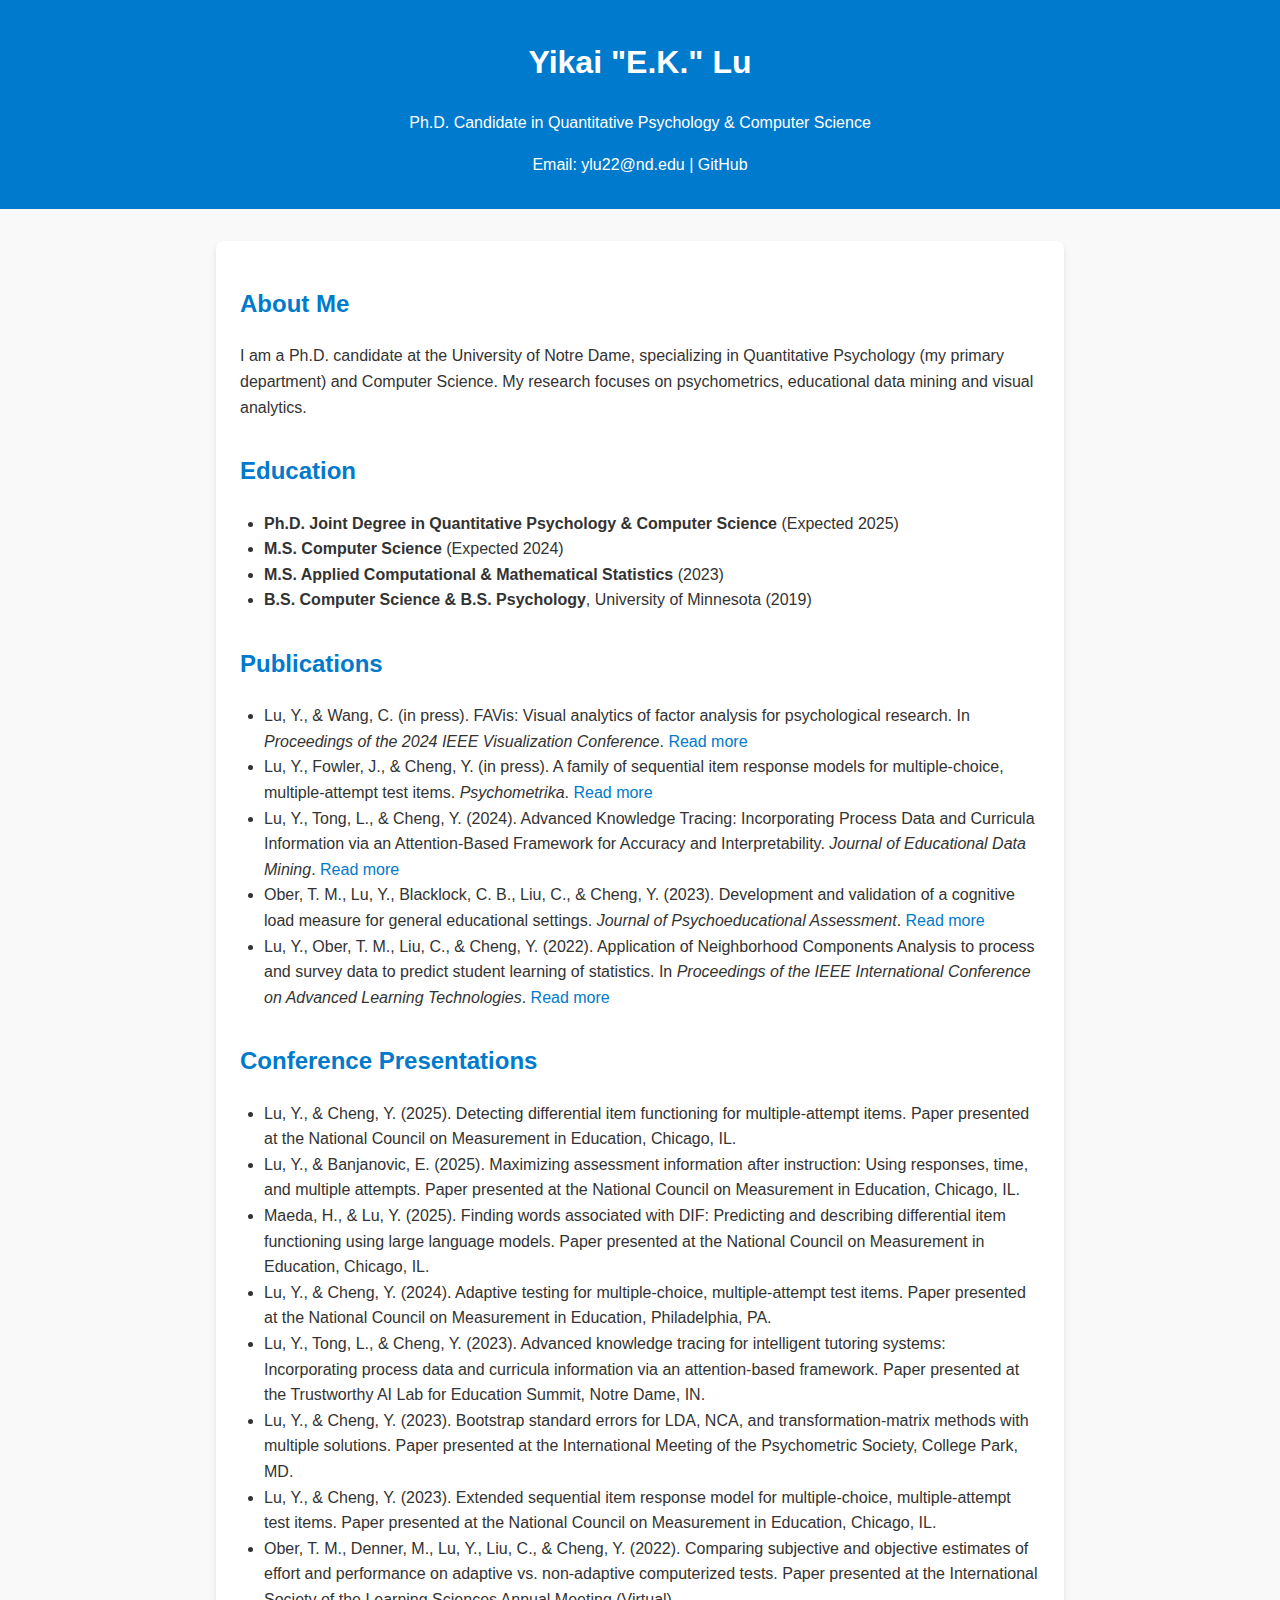
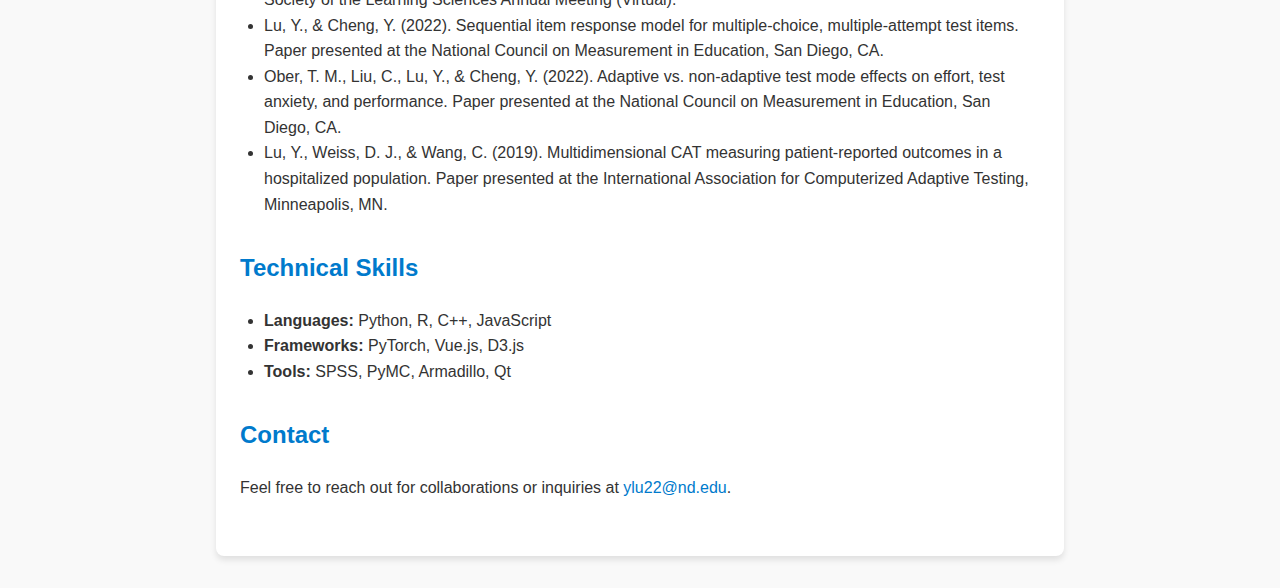
==== index.html @ e895cad7 "index" ====
<!DOCTYPE html>
<html lang="en">
<head>
    <meta charset="UTF-8">
    <meta name="viewport" content="width=device-width, initial-scale=1.0">
    <title>Yikai "E.K." Lu - CV</title>
    <style>
        body {
            font-family: Arial, sans-serif;
            line-height: 1.6;
            margin: 0;
            padding: 0;
            background-color: #f9f9f9;
            color: #333;
        }
        header {
            background: #007acc;
            color: #ffffff;
            padding: 1rem 0;
            text-align: center;
        }
        header h1, h2 {
            color: #ffffff;
        }
        header a {
            color: #ffffff;
            text-decoration: none;
        }
        main {
            max-width: 800px;
            margin: 2rem auto;
            background: #fff;
            padding: 1.5rem;
            border-radius: 8px;
            box-shadow: 0 4px 6px rgba(0, 0, 0, 0.1);
        }
        section {
            margin-bottom: 2rem;
        }
        h1, h2 {
            color: #007acc;
        }
        a {
            color: #007acc;
            text-decoration: none;
        }
        a:hover {
            text-decoration: underline;
        }
        .contact {
            text-align: center;
            margin-bottom: 1rem;
        }
        ul {
            padding-left: 1.5rem;
        }
    </style>
</head>
<body>
    <header>
        <h1>Yikai "E.K." Lu</h1>
        <p>Ph.D. Candidate in Quantitative Psychology & Computer Science</p>
        <div class="contact">
            <p>Email: <a href="mailto:ylu22@nd.edu">ylu22@nd.edu</a> | <a href="https://github.com/luyikei">GitHub</a></p>
        </div>
    </header>

    <main>
        <section>
            <h2>About Me</h2>
            <p>I am a Ph.D. candidate at the University of Notre Dame, specializing in Quantitative Psychology (my primary department) and Computer Science. My research focuses on psychometrics, educational data mining and visual analytics.</p>
        </section>

        <section>
            <h2>Education</h2>
            <ul>
                <li><strong>Ph.D. Joint Degree in Quantitative Psychology & Computer Science</strong> (Expected 2025)</li>
                <li><strong>M.S. Computer Science</strong> (Expected 2024)</li>
                <li><strong>M.S. Applied Computational & Mathematical Statistics</strong> (2023)</li>
                <li><strong>B.S. Computer Science & B.S. Psychology</strong>, University of Minnesota (2019)</li>
            </ul>
        </section>

        <section>
            <h2>Publications</h2>
            <ul>
                <li>Lu, Y., & Wang, C. (in press). FAVis: Visual analytics of factor analysis for psychological research. In <em>Proceedings of the 2024 IEEE Visualization Conference</em>. <a href="https://arxiv.org/abs/2407.14072">Read more</a></li>
                <li>Lu, Y., Fowler, J., & Cheng, Y. (in press). A family of sequential item response models for multiple-choice, multiple-attempt test items. <em>Psychometrika</em>. <a href="https://osf.io/preprints/osf/xvq9r">Read more</a></li>
                <li>Lu, Y., Tong, L., & Cheng, Y. (2024). Advanced Knowledge Tracing: Incorporating Process Data and Curricula Information via an Attention-Based Framework for Accuracy and Interpretability. <em>Journal of Educational Data Mining</em>. <a href="https://doi.org/10.5281/zenodo.13712553">Read more</a></li>
                <li>Ober, T. M., Lu, Y., Blacklock, C. B., Liu, C., & Cheng, Y. (2023). Development and validation of a cognitive load measure for general educational settings. <em>Journal of Psychoeducational Assessment</em>. <a href="https://doi.org/10.1177/07342829231169171">Read more</a></li>
                <li>Lu, Y., Ober, T. M., Liu, C., & Cheng, Y. (2022). Application of Neighborhood Components Analysis to process and survey data to predict student learning of statistics. In <em>Proceedings of the IEEE International Conference on Advanced Learning Technologies</em>. <a href="https://doi.org/10.1109/ICALT55010.2022.00051">Read more</a></li>
            </ul>
        </section>

        <section>
            <h2>Conference Presentations</h2>
            <ul>
                <li>Lu, Y., & Cheng, Y. (2025). Detecting differential item functioning for multiple-attempt items. Paper presented at the National Council on Measurement in Education, Chicago, IL.</li>
                <li>Lu, Y., & Banjanovic, E. (2025). Maximizing assessment information after instruction: Using responses, time, and multiple attempts. Paper presented at the National Council on Measurement in Education, Chicago, IL.</li>
                <li>Maeda, H., & Lu, Y. (2025). Finding words associated with DIF: Predicting and describing differential item functioning using large language models. Paper presented at the National Council on Measurement in Education, Chicago, IL.</li>
                <li>Lu, Y., & Cheng, Y. (2024). Adaptive testing for multiple-choice, multiple-attempt test items. Paper presented at the National Council on Measurement in Education, Philadelphia, PA.</li>
                <li>Lu, Y., Tong, L., & Cheng, Y. (2023). Advanced knowledge tracing for intelligent tutoring systems: Incorporating process data and curricula information via an attention-based framework. Paper presented at the Trustworthy AI Lab for Education Summit, Notre Dame, IN.</li>
                <li>Lu, Y., & Cheng, Y. (2023). Bootstrap standard errors for LDA, NCA, and transformation-matrix methods with multiple solutions. Paper presented at the International Meeting of the Psychometric Society, College Park, MD.</li>
                <li>Lu, Y., & Cheng, Y. (2023). Extended sequential item response model for multiple-choice, multiple-attempt test items. Paper presented at the National Council on Measurement in Education, Chicago, IL.</li>
                <li>Ober, T. M., Denner, M., Lu, Y., Liu, C., & Cheng, Y. (2022). Comparing subjective and objective estimates of effort and performance on adaptive vs. non-adaptive computerized tests. Paper presented at the International Society of the Learning Sciences Annual Meeting (Virtual).</li>
                <li>Lu, Y., & Cheng, Y. (2022). Sequential item response model for multiple-choice, multiple-attempt test items. Paper presented at the National Council on Measurement in Education, San Diego, CA.</li>
                <li>Ober, T. M., Liu, C., Lu, Y., & Cheng, Y. (2022). Adaptive vs. non-adaptive test mode effects on effort, test anxiety, and performance. Paper presented at the National Council on Measurement in Education, San Diego, CA.</li>
                <li>Lu, Y., Weiss, D. J., & Wang, C. (2019). Multidimensional CAT measuring patient-reported outcomes in a hospitalized population. Paper presented at the International Association for Computerized Adaptive Testing, Minneapolis, MN.</li>
            </ul>
        </section>

        <section>
            <h2>Technical Skills</h2>
            <ul>
                <li><strong>Languages:</strong> Python, R, C++, JavaScript</li>
                <li><strong>Frameworks:</strong> PyTorch, Vue.js, D3.js</li>
                <li><strong>Tools:</strong> SPSS, PyMC, Armadillo, Qt</li>
            </ul>
        </section>

        <section>
            <h2>Contact</h2>
            <p>Feel free to reach out for collaborations or inquiries at <a href="mailto:ylu22@nd.edu">ylu22@nd.edu</a>.</p>
        </section>
    </main>
</body>
</html>
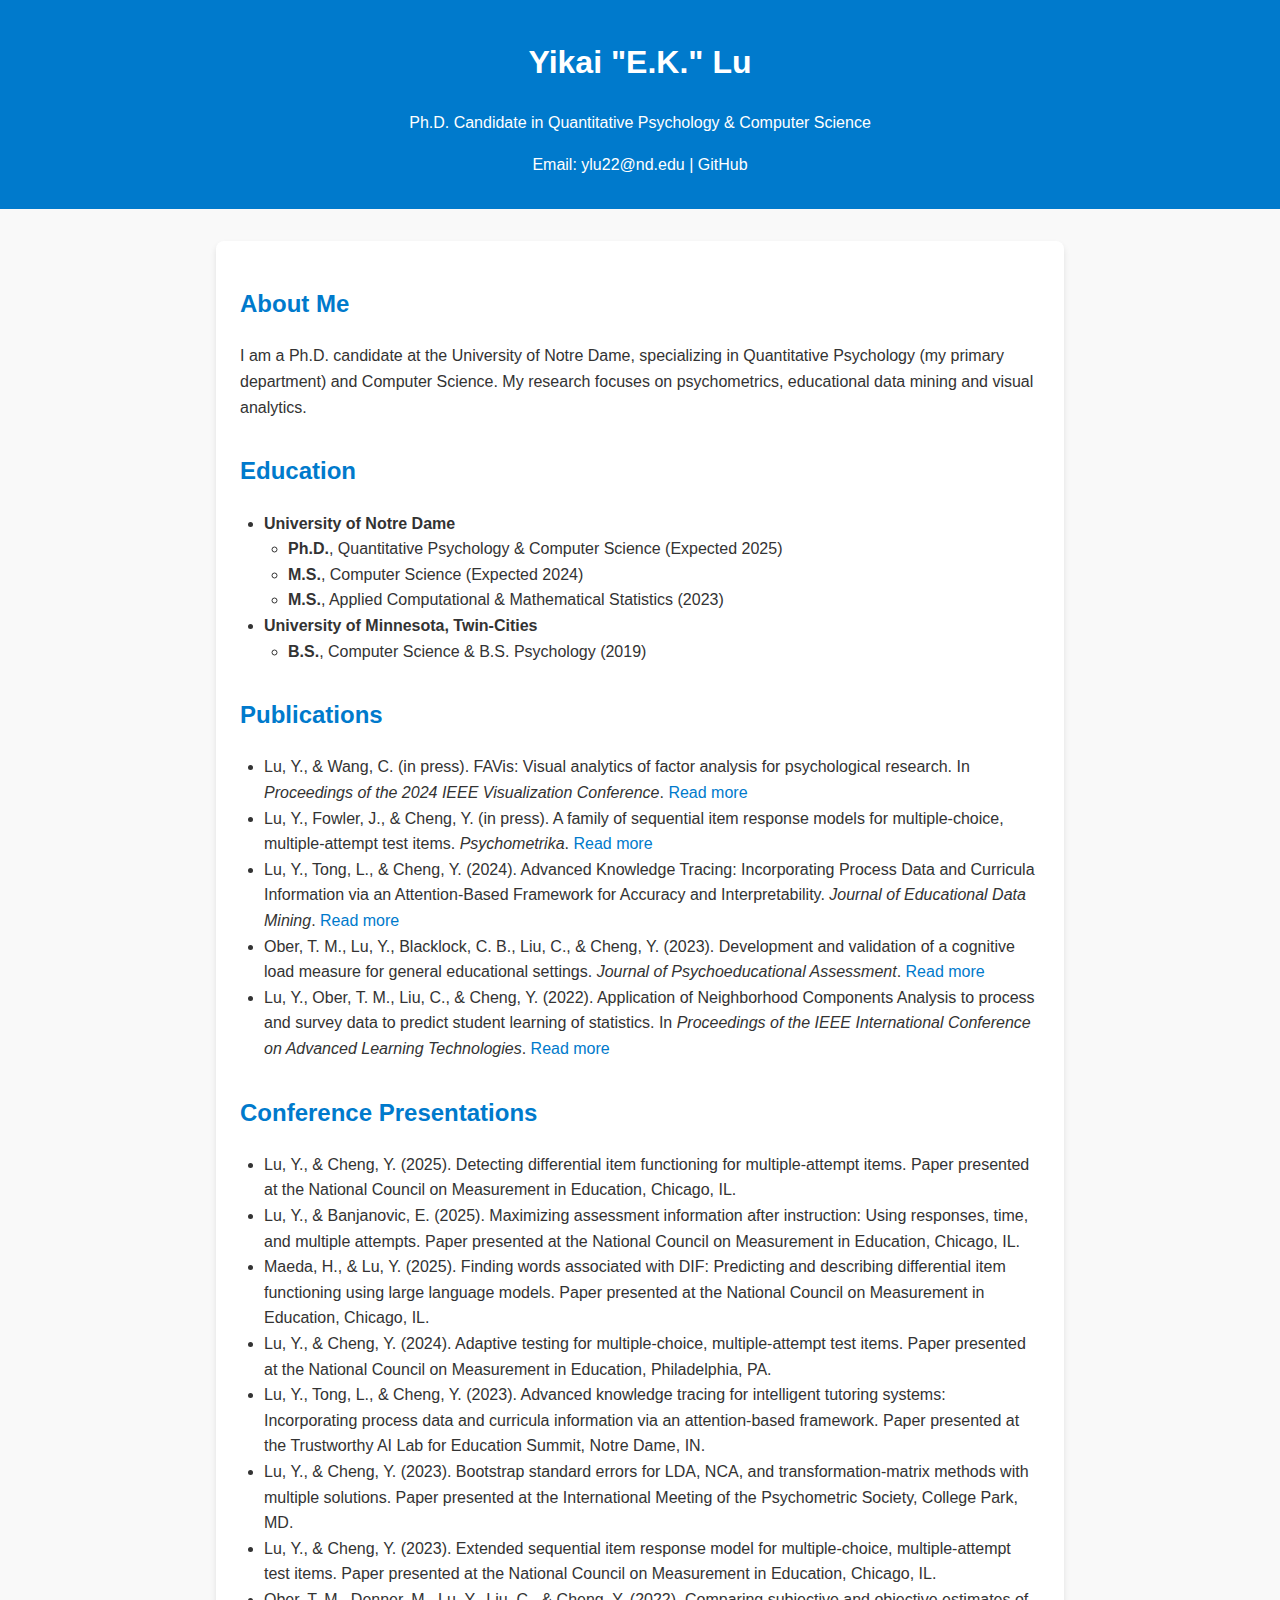
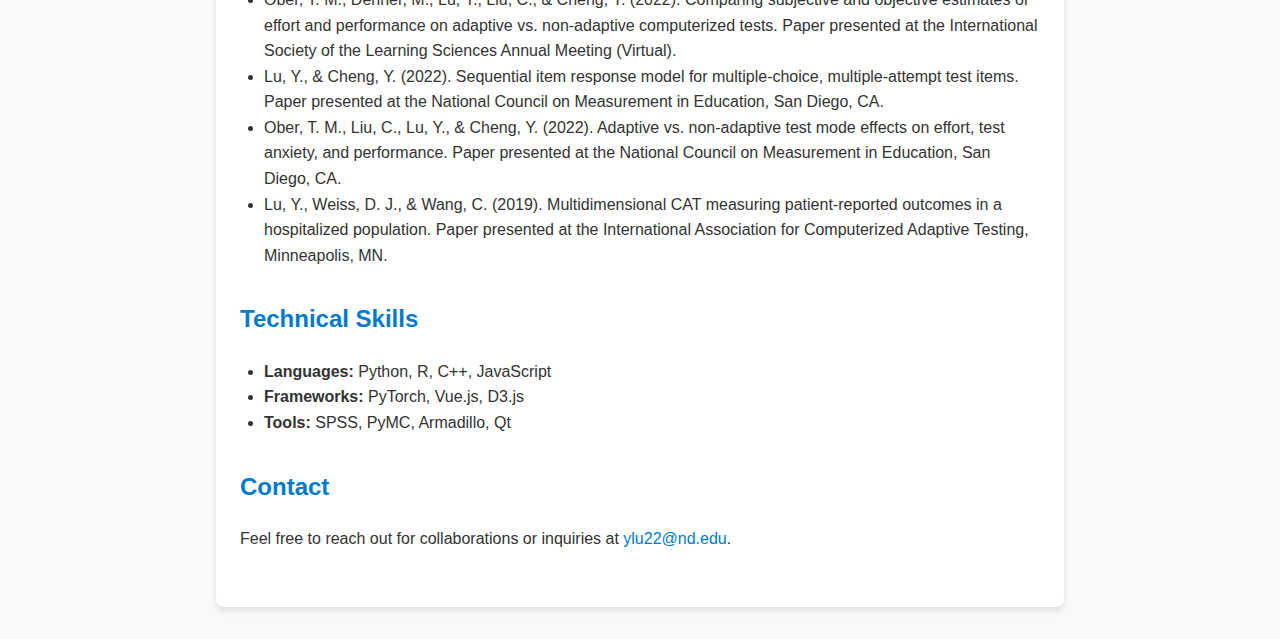
==== commit 46811e8e: "update" ====
--- a/index.html
+++ b/index.html
@@ -74,10 +74,18 @@
         <section>
             <h2>Education</h2>
             <ul>
-                <li><strong>Ph.D. Joint Degree in Quantitative Psychology & Computer Science</strong> (Expected 2025)</li>
-                <li><strong>M.S. Computer Science</strong> (Expected 2024)</li>
-                <li><strong>M.S. Applied Computational & Mathematical Statistics</strong> (2023)</li>
-                <li><strong>B.S. Computer Science & B.S. Psychology</strong>, University of Minnesota (2019)</li>
+                <li><strong>University of Notre Dame</strong>
+                    <ul>
+                        <li><strong>Ph.D.</strong>, Quantitative Psychology & Computer Science (Expected 2025)</li>
+                        <li><strong>M.S.</strong>, Computer Science (Expected 2024)</li>
+                        <li><strong>M.S.</strong>, Applied Computational & Mathematical Statistics (2023)</li>
+                    </ul>
+                </li>
+                <li><strong>University of Minnesota, Twin-Cities</strong>
+                    <ul>
+                        <li><strong>B.S.</strong>, Computer Science & B.S. Psychology (2019)</li>
+                    </ul>
+                </li>
             </ul>
         </section>
 
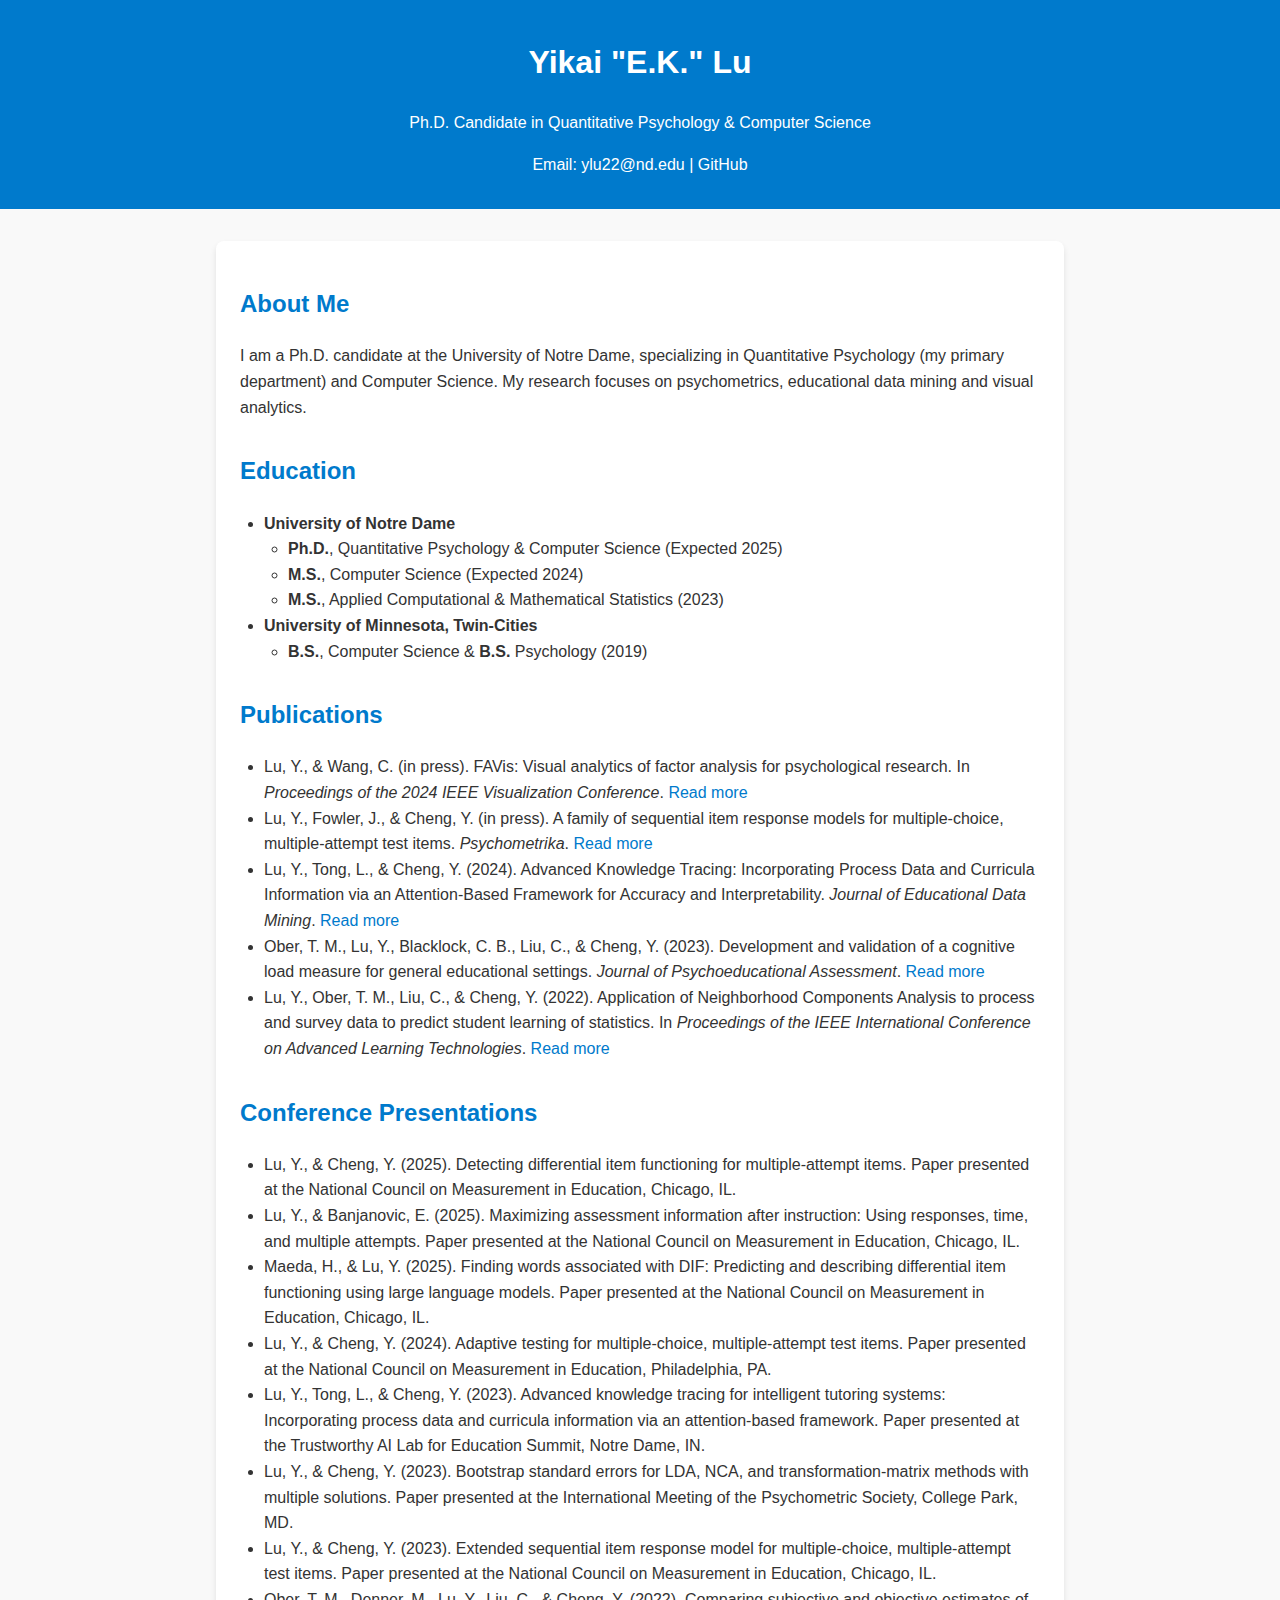
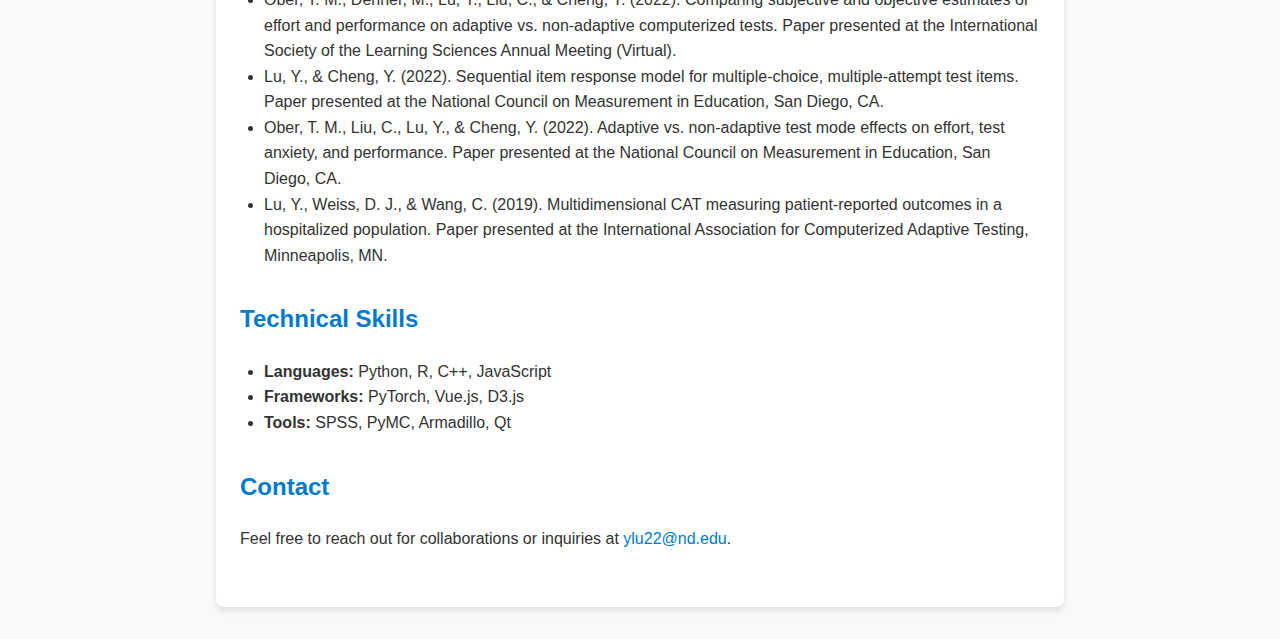
==== commit 3caf57e7: "font" ====
--- a/index.html
+++ b/index.html
@@ -3,7 +3,7 @@
 <head>
     <meta charset="UTF-8">
     <meta name="viewport" content="width=device-width, initial-scale=1.0">
-    <title>Yikai "E.K." Lu - CV</title>
+    <title>Yikai "E.K." Lu</title>
     <style>
         body {
             font-family: Arial, sans-serif;
@@ -83,7 +83,7 @@
                 </li>
                 <li><strong>University of Minnesota, Twin-Cities</strong>
                     <ul>
-                        <li><strong>B.S.</strong>, Computer Science & B.S. Psychology (2019)</li>
+                        <li><strong>B.S.</strong>, Computer Science & <strong>B.S.</strong> Psychology (2019)</li>
                     </ul>
                 </li>
             </ul>
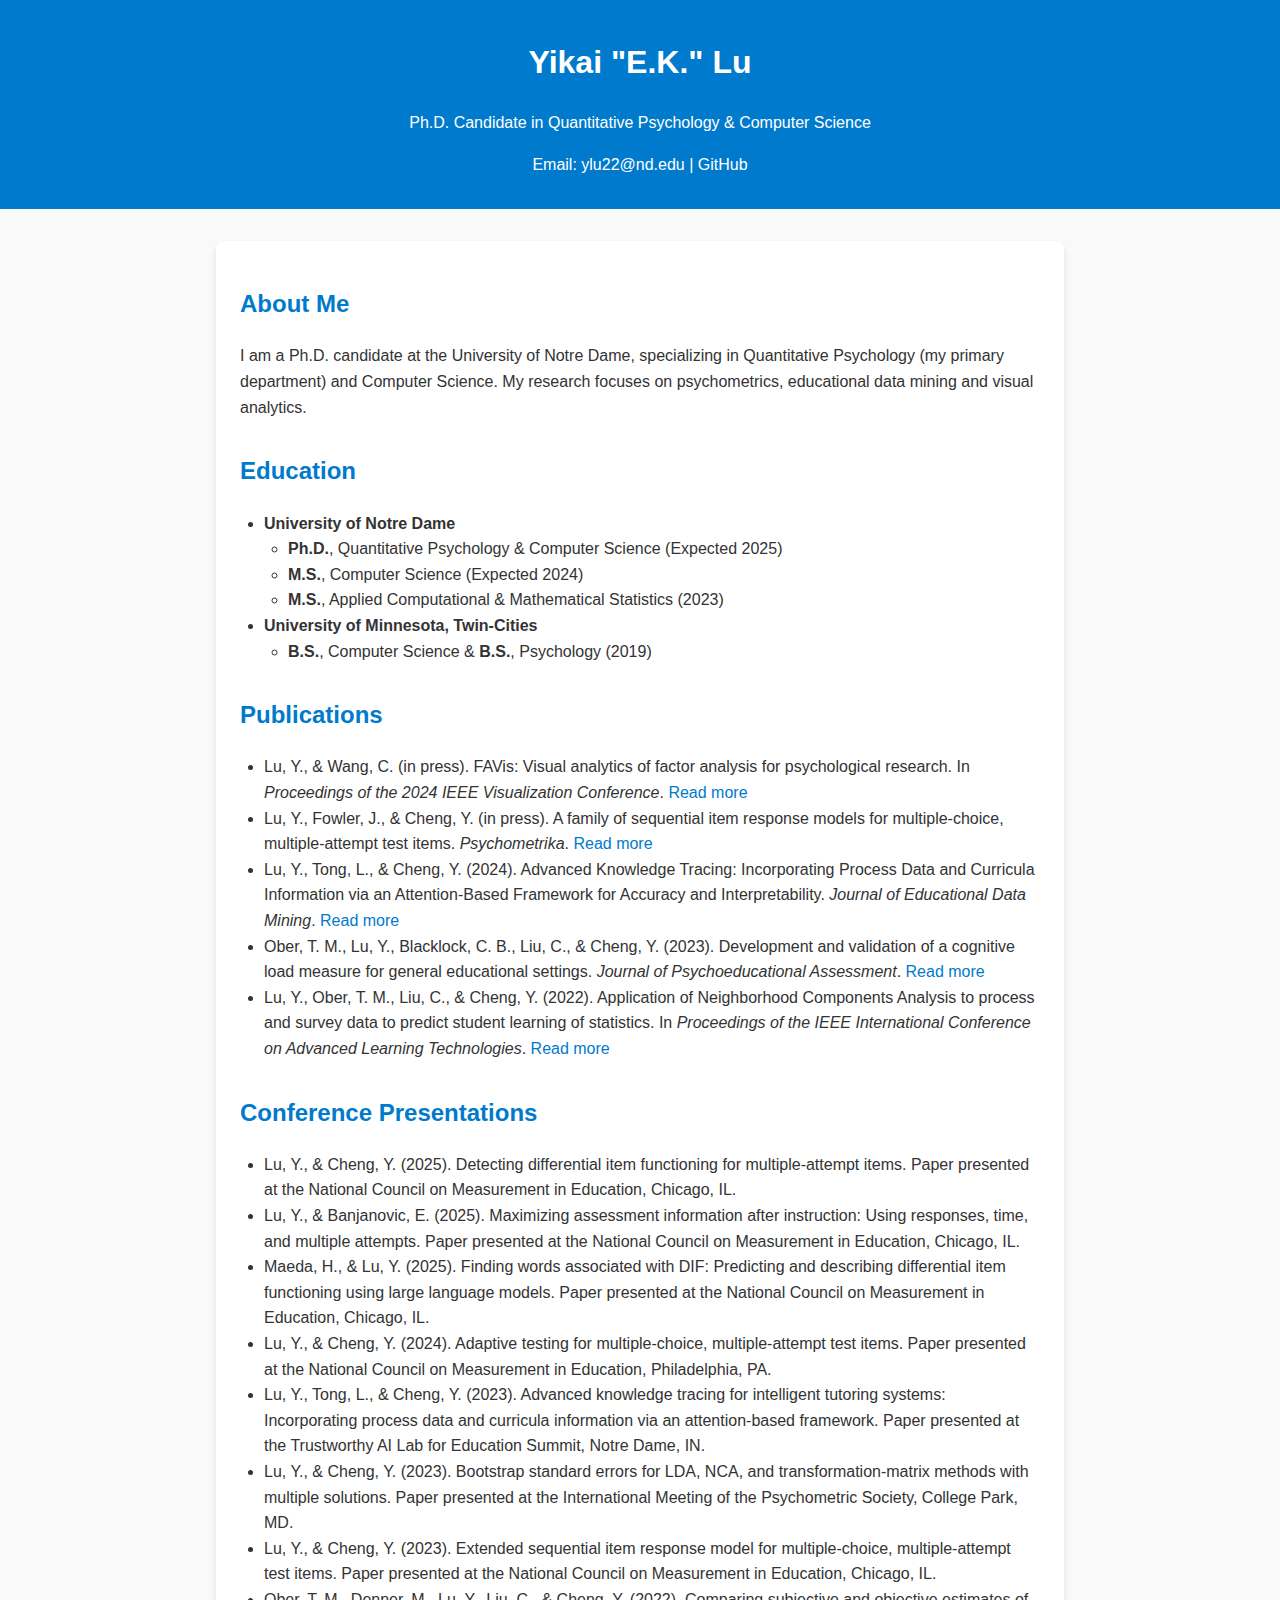
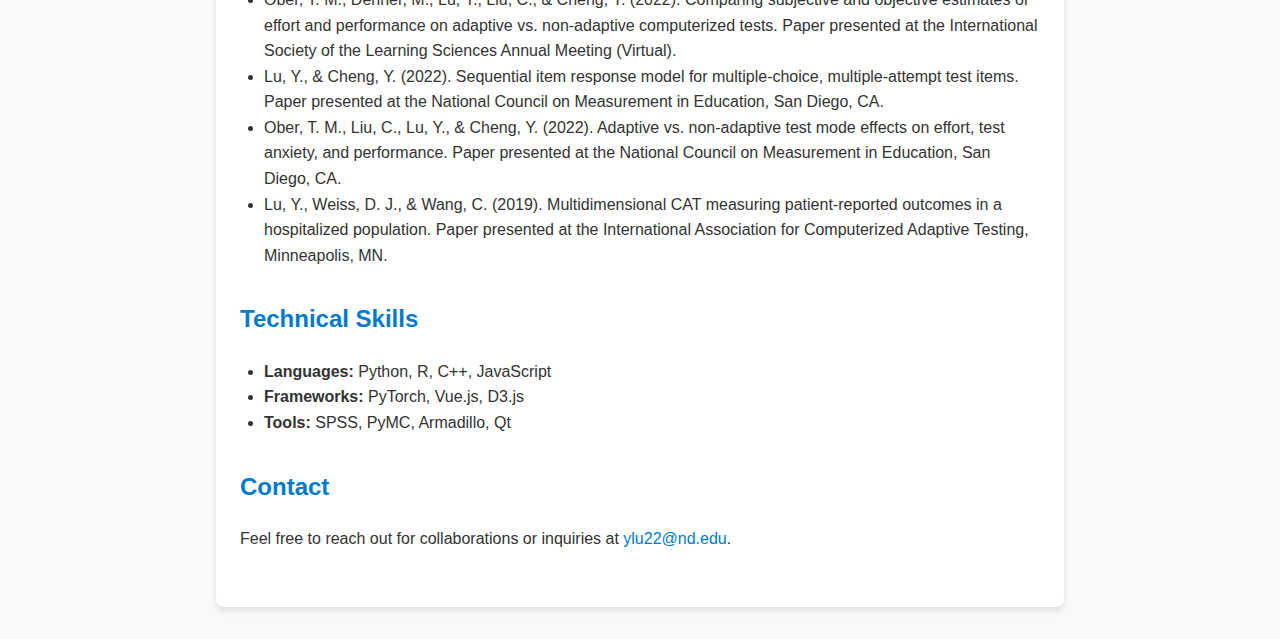
==== commit 25d037d9: "conmma" ====
--- a/index.html
+++ b/index.html
@@ -83,7 +83,7 @@
                 </li>
                 <li><strong>University of Minnesota, Twin-Cities</strong>
                     <ul>
-                        <li><strong>B.S.</strong>, Computer Science & <strong>B.S.</strong> Psychology (2019)</li>
+                        <li><strong>B.S.</strong>, Computer Science & <strong>B.S.</strong>, Psychology (2019)</li>
                     </ul>
                 </li>
             </ul>
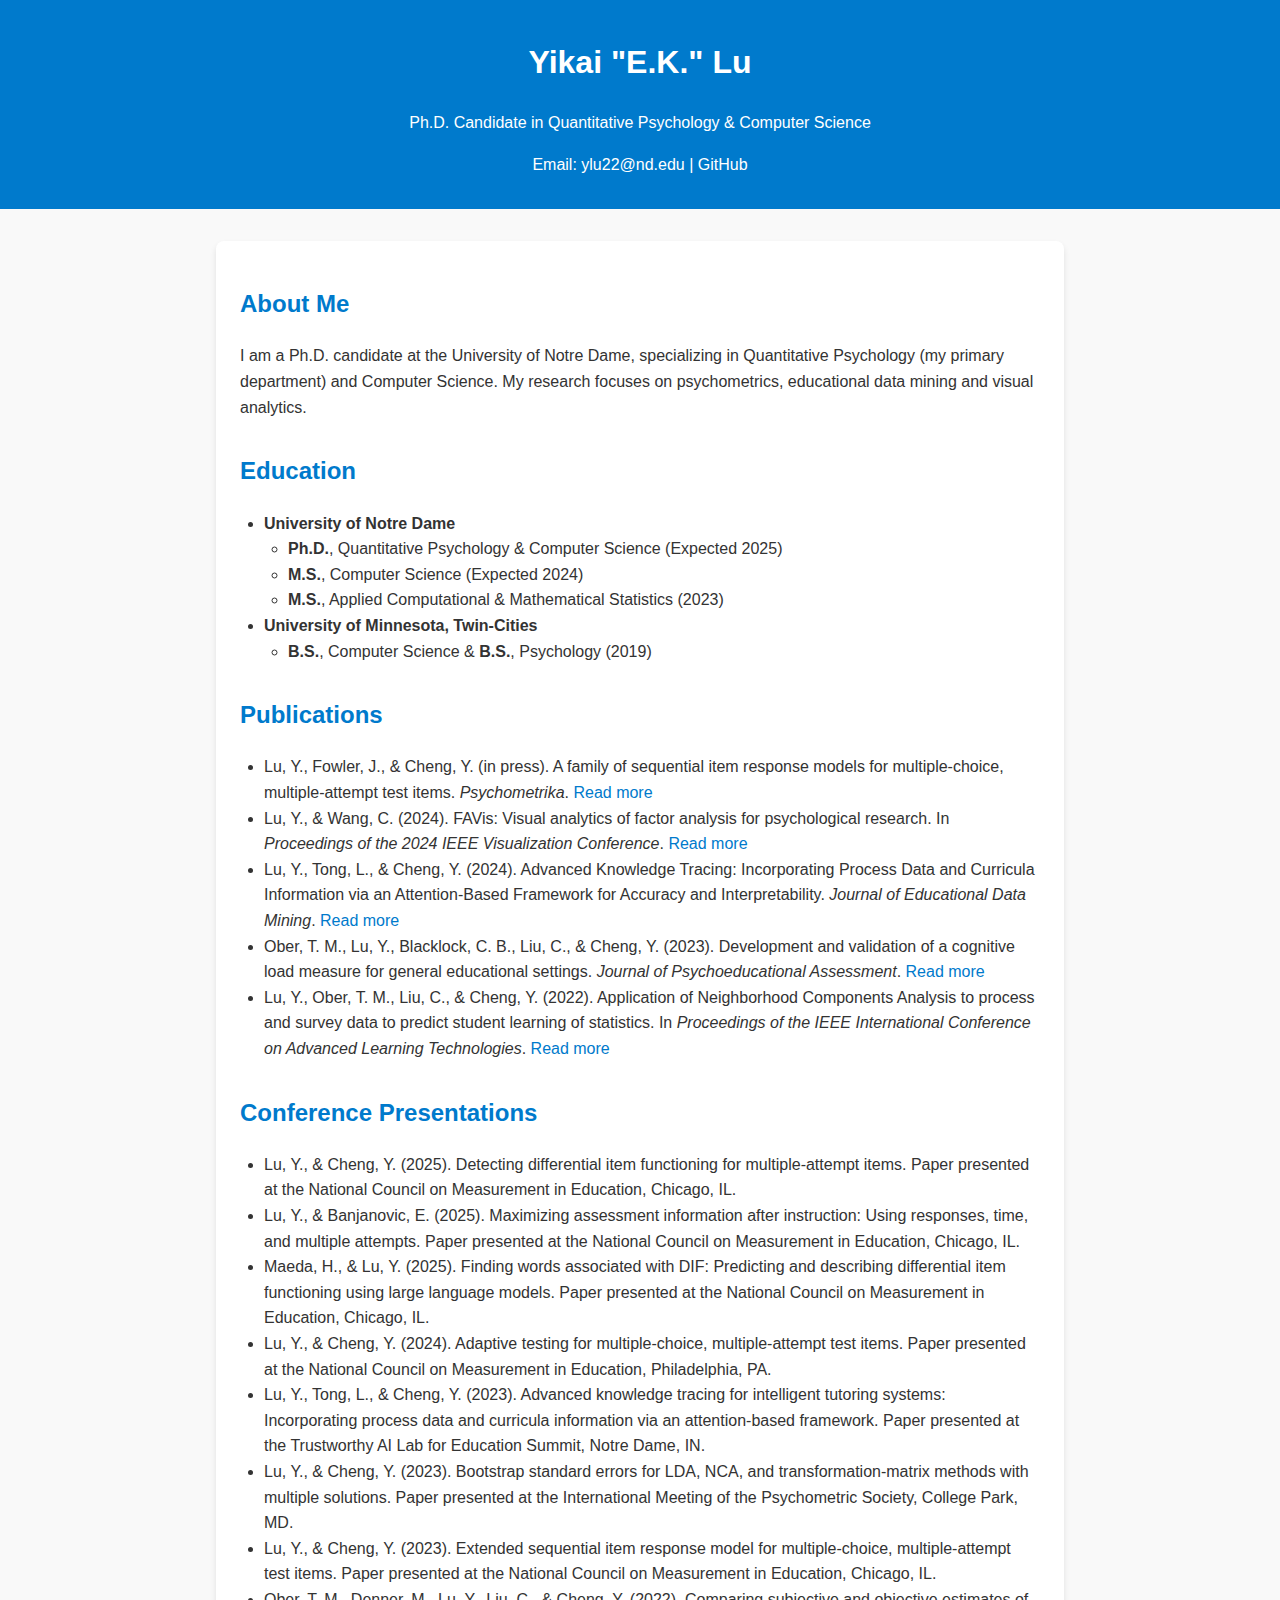
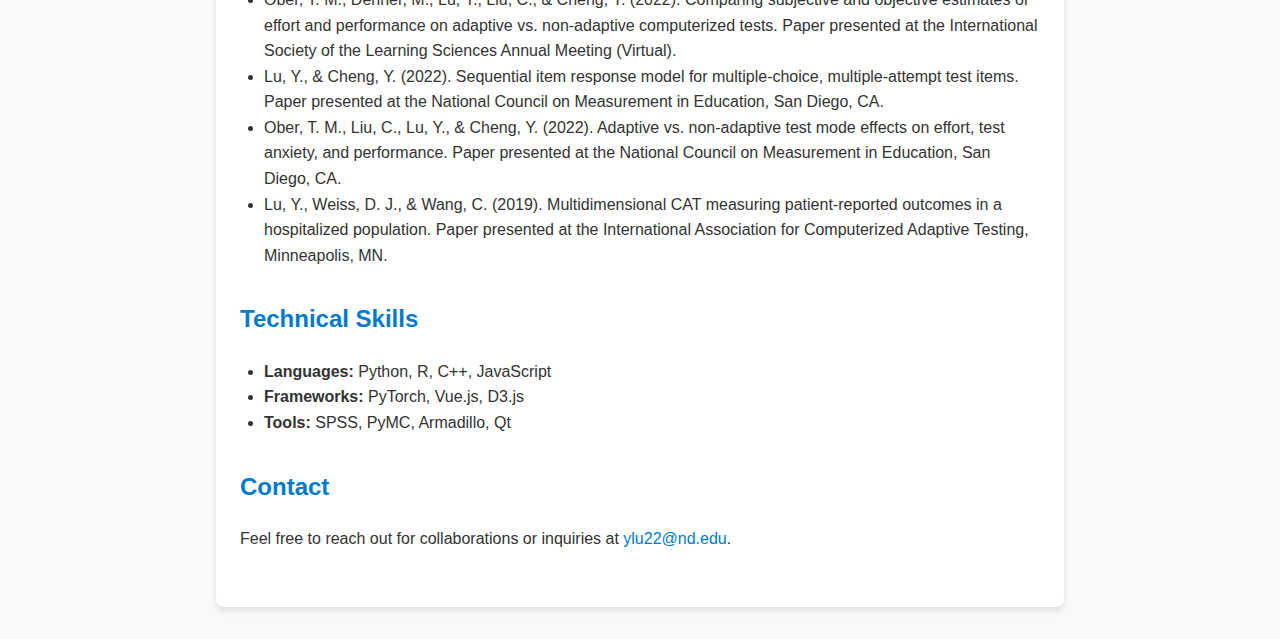
==== commit c5f17a1a: "vis" ====
--- a/index.html
+++ b/index.html
@@ -92,8 +92,8 @@
         <section>
             <h2>Publications</h2>
             <ul>
-                <li>Lu, Y., & Wang, C. (in press). FAVis: Visual analytics of factor analysis for psychological research. In <em>Proceedings of the 2024 IEEE Visualization Conference</em>. <a href="https://arxiv.org/abs/2407.14072">Read more</a></li>
                 <li>Lu, Y., Fowler, J., & Cheng, Y. (in press). A family of sequential item response models for multiple-choice, multiple-attempt test items. <em>Psychometrika</em>. <a href="https://osf.io/preprints/osf/xvq9r">Read more</a></li>
+                <li>Lu, Y., & Wang, C. (2024). FAVis: Visual analytics of factor analysis for psychological research. In <em>Proceedings of the 2024 IEEE Visualization Conference</em>. <a href="https://doi.ieeecomputersociety.org/10.1109/VIS55277.2024.00018">Read more</a></li>
                 <li>Lu, Y., Tong, L., & Cheng, Y. (2024). Advanced Knowledge Tracing: Incorporating Process Data and Curricula Information via an Attention-Based Framework for Accuracy and Interpretability. <em>Journal of Educational Data Mining</em>. <a href="https://doi.org/10.5281/zenodo.13712553">Read more</a></li>
                 <li>Ober, T. M., Lu, Y., Blacklock, C. B., Liu, C., & Cheng, Y. (2023). Development and validation of a cognitive load measure for general educational settings. <em>Journal of Psychoeducational Assessment</em>. <a href="https://doi.org/10.1177/07342829231169171">Read more</a></li>
                 <li>Lu, Y., Ober, T. M., Liu, C., & Cheng, Y. (2022). Application of Neighborhood Components Analysis to process and survey data to predict student learning of statistics. In <em>Proceedings of the IEEE International Conference on Advanced Learning Technologies</em>. <a href="https://doi.org/10.1109/ICALT55010.2022.00051">Read more</a></li>
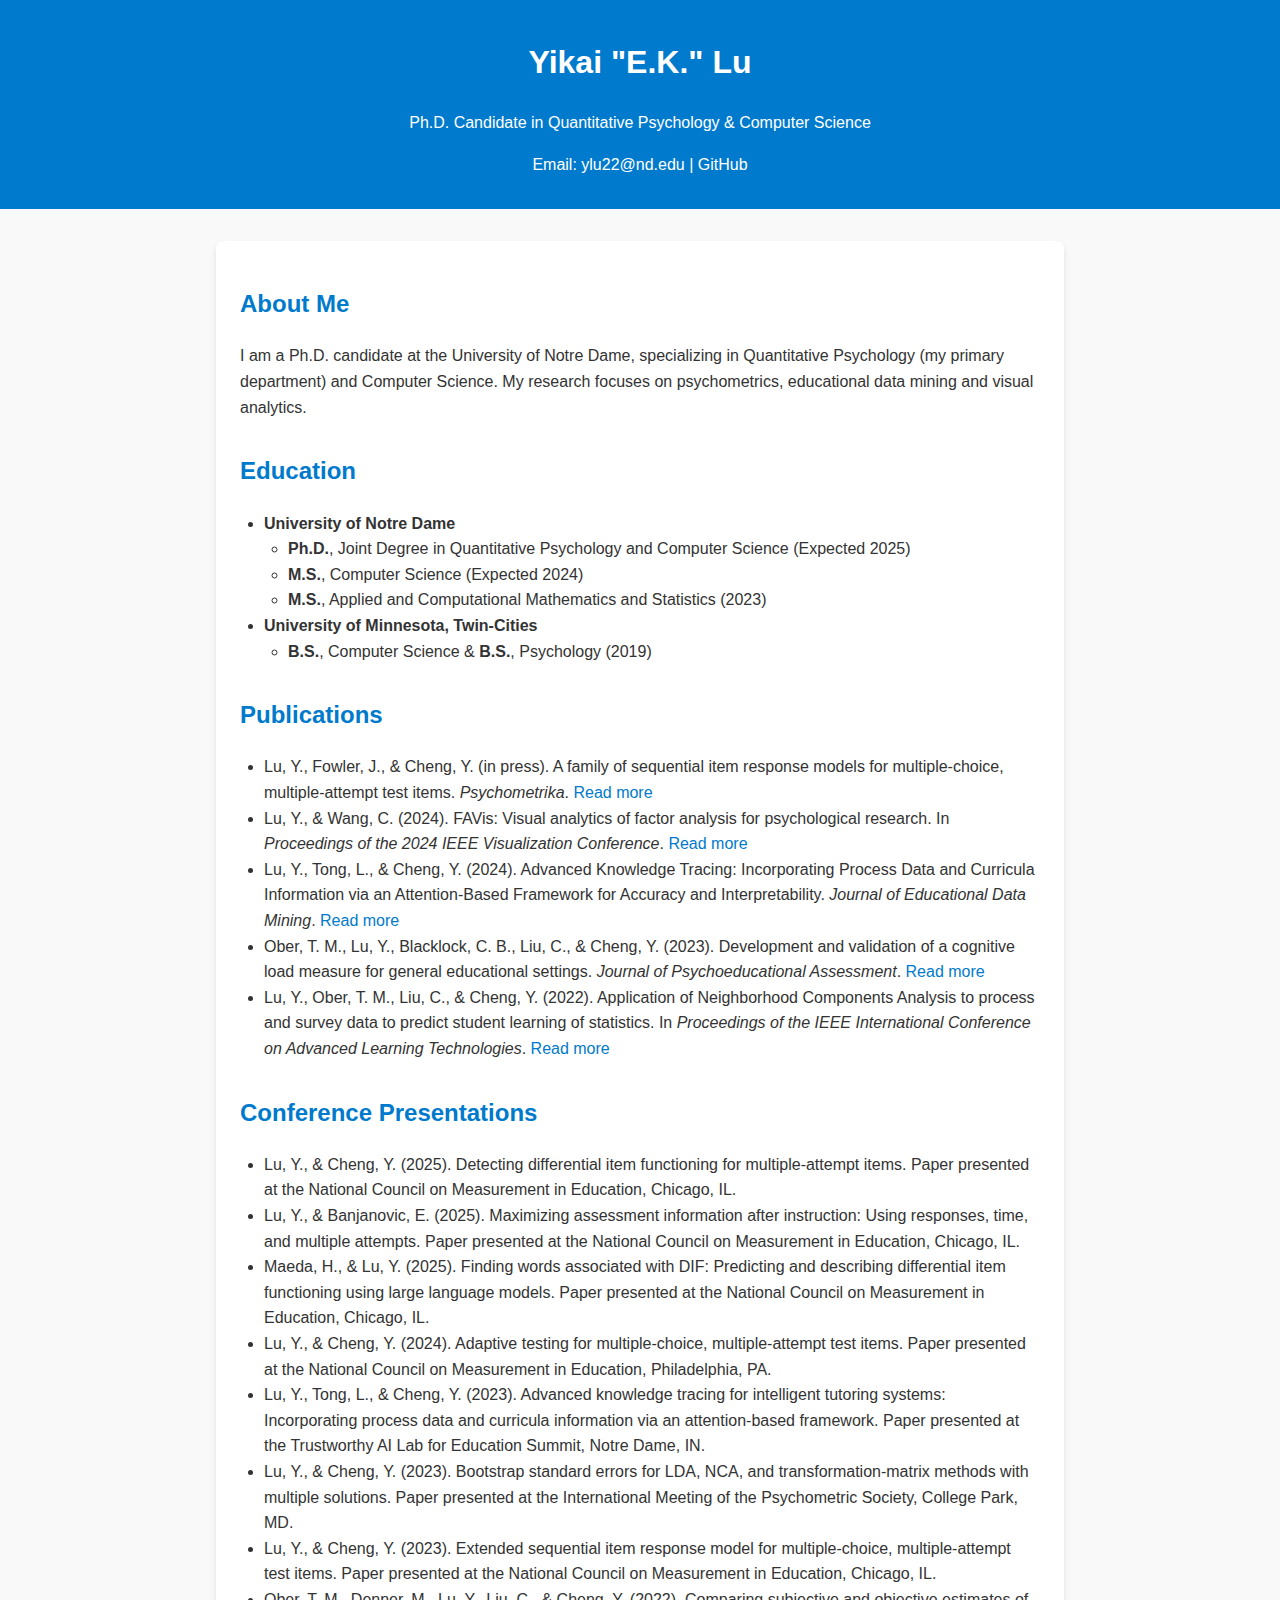
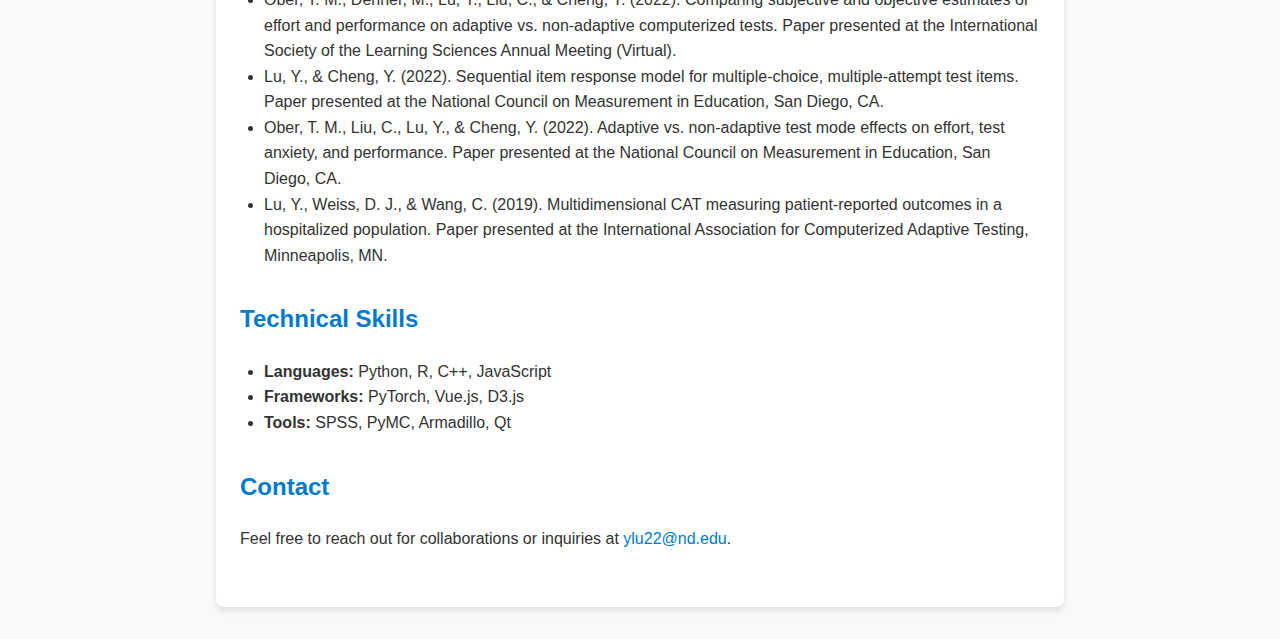
==== commit 7b865740: "vis" ====
--- a/index.html
+++ b/index.html
@@ -76,9 +76,9 @@
             <ul>
                 <li><strong>University of Notre Dame</strong>
                     <ul>
-                        <li><strong>Ph.D.</strong>, Quantitative Psychology & Computer Science (Expected 2025)</li>
+                        <li><strong>Ph.D.</strong>, Joint Degree in Quantitative Psychology and Computer Science (Expected 2025)</li>
                         <li><strong>M.S.</strong>, Computer Science (Expected 2024)</li>
-                        <li><strong>M.S.</strong>, Applied Computational & Mathematical Statistics (2023)</li>
+                        <li><strong>M.S.</strong>, Applied and Computational Mathematics and Statistics (2023)</li>
                     </ul>
                 </li>
                 <li><strong>University of Minnesota, Twin-Cities</strong>
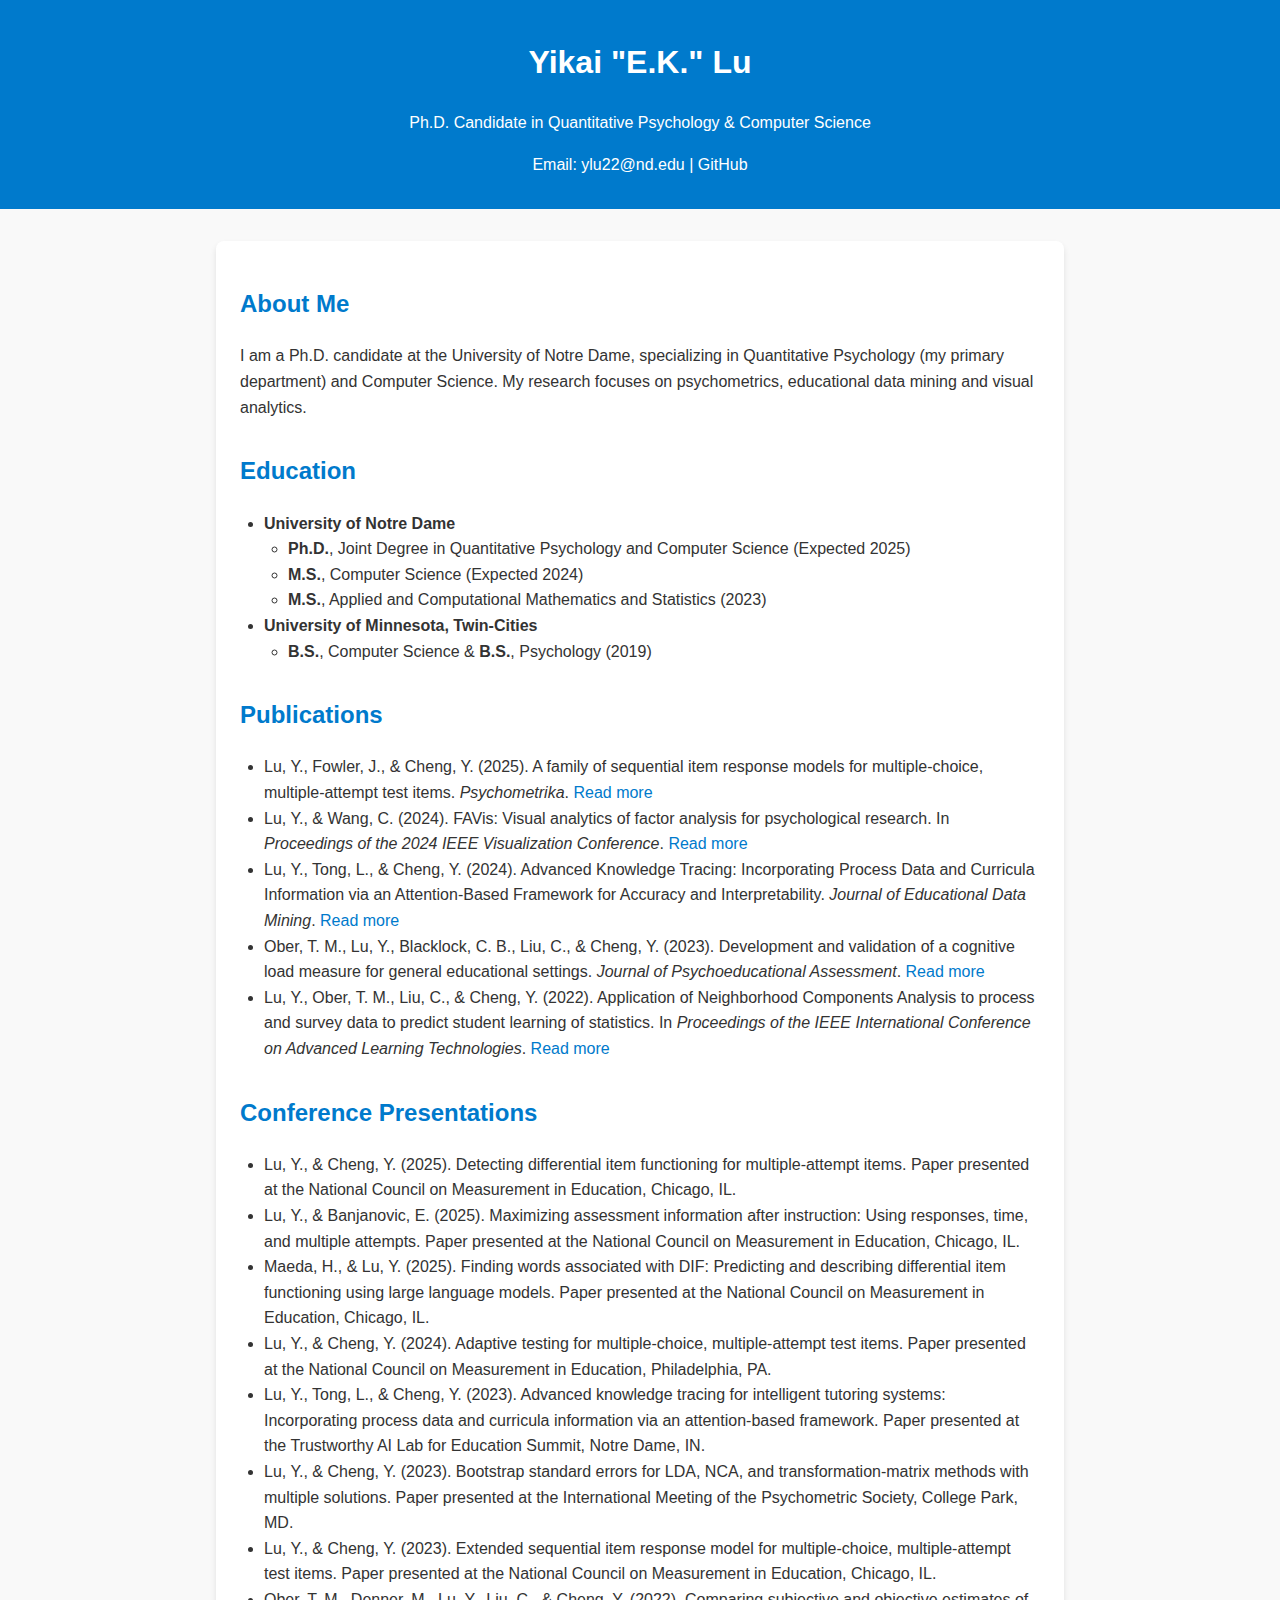
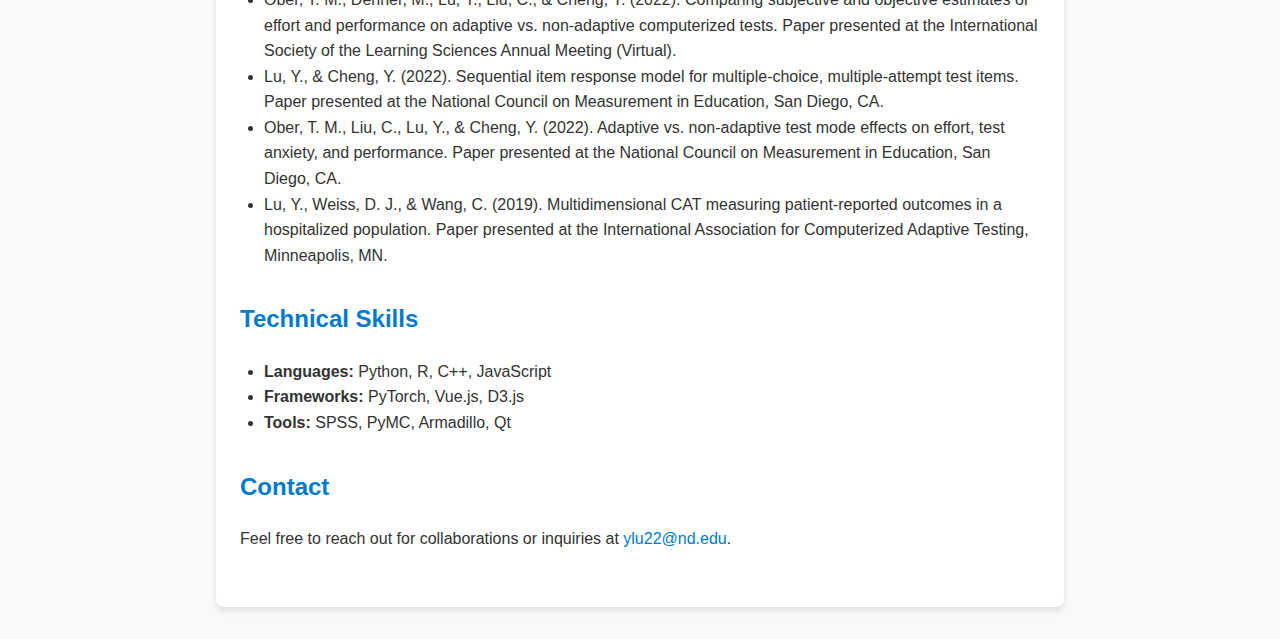
==== commit e30efb83: "update" ====
--- a/index.html
+++ b/index.html
@@ -1,5 +1,6 @@
 <!DOCTYPE html>
 <html lang="en">
+
 <head>
     <meta charset="UTF-8">
     <meta name="viewport" content="width=device-width, initial-scale=1.0">
@@ -13,19 +14,24 @@
             background-color: #f9f9f9;
             color: #333;
         }
+
         header {
             background: #007acc;
             color: #ffffff;
             padding: 1rem 0;
             text-align: center;
         }
-        header h1, h2 {
+
+        header h1,
+        h2 {
             color: #ffffff;
         }
+
         header a {
             color: #ffffff;
             text-decoration: none;
         }
+
         main {
             max-width: 800px;
             margin: 2rem auto;
@@ -34,41 +40,52 @@
             border-radius: 8px;
             box-shadow: 0 4px 6px rgba(0, 0, 0, 0.1);
         }
+
         section {
             margin-bottom: 2rem;
         }
-        h1, h2 {
+
+        h1,
+        h2 {
             color: #007acc;
         }
+
         a {
             color: #007acc;
             text-decoration: none;
         }
+
         a:hover {
             text-decoration: underline;
         }
+
         .contact {
             text-align: center;
             margin-bottom: 1rem;
         }
+
         ul {
             padding-left: 1.5rem;
         }
     </style>
 </head>
+
 <body>
     <header>
         <h1>Yikai "E.K." Lu</h1>
         <p>Ph.D. Candidate in Quantitative Psychology & Computer Science</p>
         <div class="contact">
-            <p>Email: <a href="mailto:ylu22@nd.edu">ylu22@nd.edu</a> | <a href="https://github.com/luyikei">GitHub</a></p>
+            <p>Email: <a href="mailto:ylu22@nd.edu">ylu22@nd.edu</a> | <a href="https://github.com/luyikei">GitHub</a>
+            </p>
         </div>
     </header>
 
     <main>
         <section>
             <h2>About Me</h2>
-            <p>I am a Ph.D. candidate at the University of Notre Dame, specializing in Quantitative Psychology (my primary department) and Computer Science. My research focuses on psychometrics, educational data mining and visual analytics.</p>
+            <p>I am a Ph.D. candidate at the University of Notre Dame, specializing in Quantitative Psychology (my
+                primary department) and Computer Science. My research focuses on psychometrics, educational data mining
+                and visual analytics.</p>
         </section>
 
         <section>
@@ -76,7 +93,8 @@
             <ul>
                 <li><strong>University of Notre Dame</strong>
                     <ul>
-                        <li><strong>Ph.D.</strong>, Joint Degree in Quantitative Psychology and Computer Science (Expected 2025)</li>
+                        <li><strong>Ph.D.</strong>, Joint Degree in Quantitative Psychology and Computer Science
+                            (Expected 2025)</li>
                         <li><strong>M.S.</strong>, Computer Science (Expected 2024)</li>
                         <li><strong>M.S.</strong>, Applied and Computational Mathematics and Statistics (2023)</li>
                     </ul>
@@ -92,28 +110,61 @@
         <section>
             <h2>Publications</h2>
             <ul>
-                <li>Lu, Y., Fowler, J., & Cheng, Y. (in press). A family of sequential item response models for multiple-choice, multiple-attempt test items. <em>Psychometrika</em>. <a href="https://osf.io/preprints/osf/xvq9r">Read more</a></li>
-                <li>Lu, Y., & Wang, C. (2024). FAVis: Visual analytics of factor analysis for psychological research. In <em>Proceedings of the 2024 IEEE Visualization Conference</em>. <a href="https://doi.ieeecomputersociety.org/10.1109/VIS55277.2024.00018">Read more</a></li>
-                <li>Lu, Y., Tong, L., & Cheng, Y. (2024). Advanced Knowledge Tracing: Incorporating Process Data and Curricula Information via an Attention-Based Framework for Accuracy and Interpretability. <em>Journal of Educational Data Mining</em>. <a href="https://doi.org/10.5281/zenodo.13712553">Read more</a></li>
-                <li>Ober, T. M., Lu, Y., Blacklock, C. B., Liu, C., & Cheng, Y. (2023). Development and validation of a cognitive load measure for general educational settings. <em>Journal of Psychoeducational Assessment</em>. <a href="https://doi.org/10.1177/07342829231169171">Read more</a></li>
-                <li>Lu, Y., Ober, T. M., Liu, C., & Cheng, Y. (2022). Application of Neighborhood Components Analysis to process and survey data to predict student learning of statistics. In <em>Proceedings of the IEEE International Conference on Advanced Learning Technologies</em>. <a href="https://doi.org/10.1109/ICALT55010.2022.00051">Read more</a></li>
+                <li>Lu, Y., Fowler, J., & Cheng, Y. (2025). A family of sequential item response models for
+                    multiple-choice, multiple-attempt test items. <em>Psychometrika</em>. <a
+                        href="https://doi.org/10.1017/psy.2024.18">Read more</a></li>
+                <li>Lu, Y., & Wang, C. (2024). FAVis: Visual analytics of factor analysis for psychological research. In
+                    <em>Proceedings of the 2024 IEEE Visualization Conference</em>. <a
+                        href="https://doi.ieeecomputersociety.org/10.1109/VIS55277.2024.00018">Read more</a>
+                </li>
+                <li>Lu, Y., Tong, L., & Cheng, Y. (2024). Advanced Knowledge Tracing: Incorporating Process Data and
+                    Curricula Information via an Attention-Based Framework for Accuracy and Interpretability.
+                    <em>Journal of Educational Data Mining</em>. <a href="https://doi.org/10.5281/zenodo.13712553">Read
+                        more</a>
+                </li>
+                <li>Ober, T. M., Lu, Y., Blacklock, C. B., Liu, C., & Cheng, Y. (2023). Development and validation of a
+                    cognitive load measure for general educational settings. <em>Journal of Psychoeducational
+                        Assessment</em>. <a href="https://doi.org/10.1177/07342829231169171">Read more</a></li>
+                <li>Lu, Y., Ober, T. M., Liu, C., & Cheng, Y. (2022). Application of Neighborhood Components Analysis to
+                    process and survey data to predict student learning of statistics. In <em>Proceedings of the IEEE
+                        International Conference on Advanced Learning Technologies</em>. <a
+                        href="https://doi.org/10.1109/ICALT55010.2022.00051">Read more</a></li>
             </ul>
         </section>
 
         <section>
             <h2>Conference Presentations</h2>
             <ul>
-                <li>Lu, Y., & Cheng, Y. (2025). Detecting differential item functioning for multiple-attempt items. Paper presented at the National Council on Measurement in Education, Chicago, IL.</li>
-                <li>Lu, Y., & Banjanovic, E. (2025). Maximizing assessment information after instruction: Using responses, time, and multiple attempts. Paper presented at the National Council on Measurement in Education, Chicago, IL.</li>
-                <li>Maeda, H., & Lu, Y. (2025). Finding words associated with DIF: Predicting and describing differential item functioning using large language models. Paper presented at the National Council on Measurement in Education, Chicago, IL.</li>
-                <li>Lu, Y., & Cheng, Y. (2024). Adaptive testing for multiple-choice, multiple-attempt test items. Paper presented at the National Council on Measurement in Education, Philadelphia, PA.</li>
-                <li>Lu, Y., Tong, L., & Cheng, Y. (2023). Advanced knowledge tracing for intelligent tutoring systems: Incorporating process data and curricula information via an attention-based framework. Paper presented at the Trustworthy AI Lab for Education Summit, Notre Dame, IN.</li>
-                <li>Lu, Y., & Cheng, Y. (2023). Bootstrap standard errors for LDA, NCA, and transformation-matrix methods with multiple solutions. Paper presented at the International Meeting of the Psychometric Society, College Park, MD.</li>
-                <li>Lu, Y., & Cheng, Y. (2023). Extended sequential item response model for multiple-choice, multiple-attempt test items. Paper presented at the National Council on Measurement in Education, Chicago, IL.</li>
-                <li>Ober, T. M., Denner, M., Lu, Y., Liu, C., & Cheng, Y. (2022). Comparing subjective and objective estimates of effort and performance on adaptive vs. non-adaptive computerized tests. Paper presented at the International Society of the Learning Sciences Annual Meeting (Virtual).</li>
-                <li>Lu, Y., & Cheng, Y. (2022). Sequential item response model for multiple-choice, multiple-attempt test items. Paper presented at the National Council on Measurement in Education, San Diego, CA.</li>
-                <li>Ober, T. M., Liu, C., Lu, Y., & Cheng, Y. (2022). Adaptive vs. non-adaptive test mode effects on effort, test anxiety, and performance. Paper presented at the National Council on Measurement in Education, San Diego, CA.</li>
-                <li>Lu, Y., Weiss, D. J., & Wang, C. (2019). Multidimensional CAT measuring patient-reported outcomes in a hospitalized population. Paper presented at the International Association for Computerized Adaptive Testing, Minneapolis, MN.</li>
+                <li>Lu, Y., & Cheng, Y. (2025). Detecting differential item functioning for multiple-attempt items.
+                    Paper presented at the National Council on Measurement in Education, Chicago, IL.</li>
+                <li>Lu, Y., & Banjanovic, E. (2025). Maximizing assessment information after instruction: Using
+                    responses, time, and multiple attempts. Paper presented at the National Council on Measurement in
+                    Education, Chicago, IL.</li>
+                <li>Maeda, H., & Lu, Y. (2025). Finding words associated with DIF: Predicting and describing
+                    differential item functioning using large language models. Paper presented at the National Council
+                    on Measurement in Education, Chicago, IL.</li>
+                <li>Lu, Y., & Cheng, Y. (2024). Adaptive testing for multiple-choice, multiple-attempt test items. Paper
+                    presented at the National Council on Measurement in Education, Philadelphia, PA.</li>
+                <li>Lu, Y., Tong, L., & Cheng, Y. (2023). Advanced knowledge tracing for intelligent tutoring systems:
+                    Incorporating process data and curricula information via an attention-based framework. Paper
+                    presented at the Trustworthy AI Lab for Education Summit, Notre Dame, IN.</li>
+                <li>Lu, Y., & Cheng, Y. (2023). Bootstrap standard errors for LDA, NCA, and transformation-matrix
+                    methods with multiple solutions. Paper presented at the International Meeting of the Psychometric
+                    Society, College Park, MD.</li>
+                <li>Lu, Y., & Cheng, Y. (2023). Extended sequential item response model for multiple-choice,
+                    multiple-attempt test items. Paper presented at the National Council on Measurement in Education,
+                    Chicago, IL.</li>
+                <li>Ober, T. M., Denner, M., Lu, Y., Liu, C., & Cheng, Y. (2022). Comparing subjective and objective
+                    estimates of effort and performance on adaptive vs. non-adaptive computerized tests. Paper presented
+                    at the International Society of the Learning Sciences Annual Meeting (Virtual).</li>
+                <li>Lu, Y., & Cheng, Y. (2022). Sequential item response model for multiple-choice, multiple-attempt
+                    test items. Paper presented at the National Council on Measurement in Education, San Diego, CA.</li>
+                <li>Ober, T. M., Liu, C., Lu, Y., & Cheng, Y. (2022). Adaptive vs. non-adaptive test mode effects on
+                    effort, test anxiety, and performance. Paper presented at the National Council on Measurement in
+                    Education, San Diego, CA.</li>
+                <li>Lu, Y., Weiss, D. J., & Wang, C. (2019). Multidimensional CAT measuring patient-reported outcomes in
+                    a hospitalized population. Paper presented at the International Association for Computerized
+                    Adaptive Testing, Minneapolis, MN.</li>
             </ul>
         </section>
 
@@ -128,8 +179,10 @@
 
         <section>
             <h2>Contact</h2>
-            <p>Feel free to reach out for collaborations or inquiries at <a href="mailto:ylu22@nd.edu">ylu22@nd.edu</a>.</p>
+            <p>Feel free to reach out for collaborations or inquiries at <a href="mailto:ylu22@nd.edu">ylu22@nd.edu</a>.
+            </p>
         </section>
     </main>
 </body>
-</html>
+
+</html>